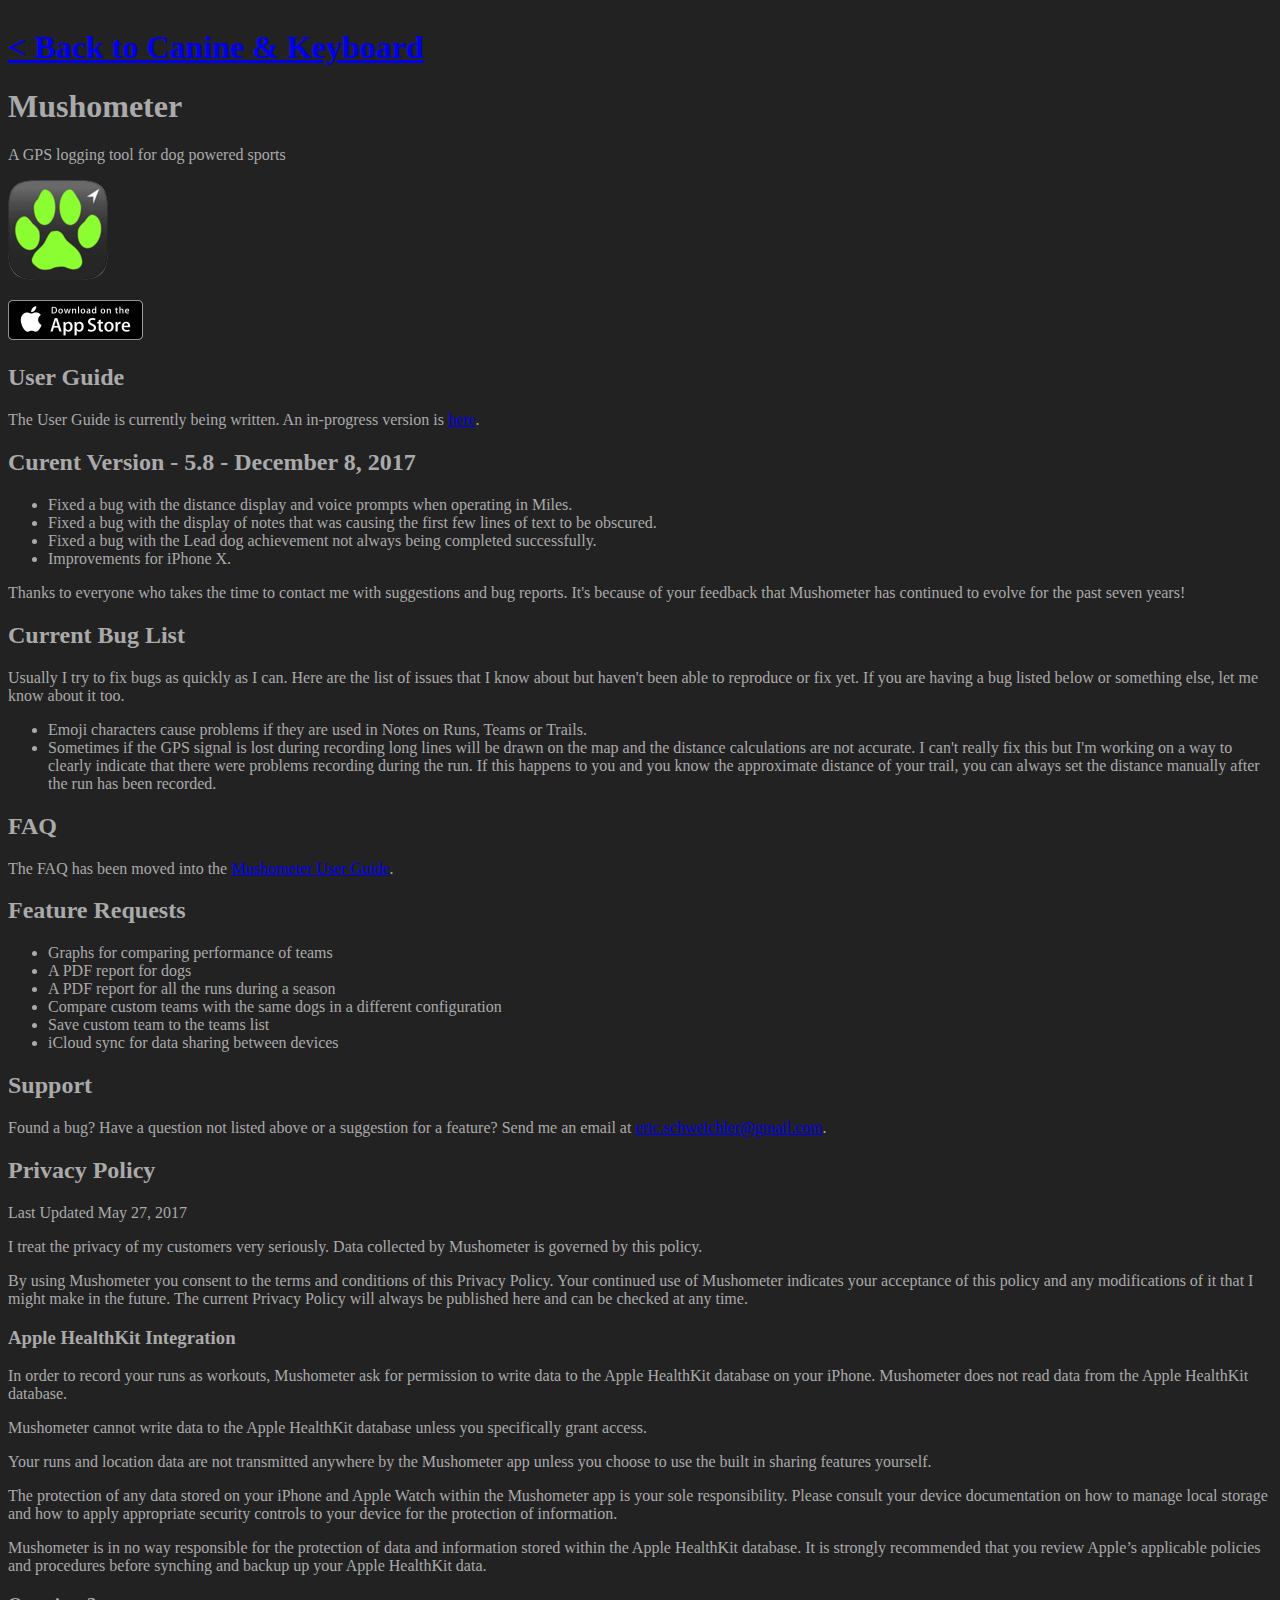
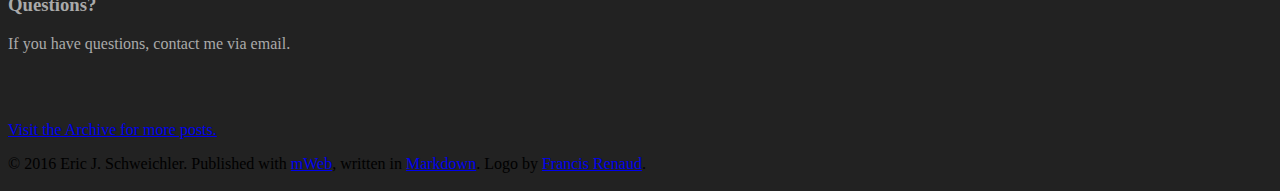
==== mushometer.html @ f000691e "Initial Commit" ====
<!doctype html>
<html class="no-js" lang="en">
  <head>
          <meta http-equiv="content-type" content="text/html; charset=utf-8" />
          <meta name="generator" content="VoodooPad Blog" />
        
          <title>
		    
		  <a href="/">< Back to Canine & Keyboard</a> - canineandkeyboard.com
		  
		  </title>
         <link rel="mask-icon" href="tab_icon.svg" color="black">
  		<link rel="apple-touch-icon" sizes="57x57" href="/apple-icon-57x57.png">
  		<link rel="apple-touch-icon" sizes="60x60" href="/apple-icon-60x60.png">
  		<link rel="apple-touch-icon" sizes="72x72" href="/apple-icon-72x72.png">
  		<link rel="apple-touch-icon" sizes="76x76" href="/apple-icon-76x76.png">
  		<link rel="apple-touch-icon" sizes="114x114" href="/apple-icon-114x114.png">
  		<link rel="apple-touch-icon" sizes="120x120" href="/apple-icon-120x120.png">
  		<link rel="apple-touch-icon" sizes="144x144" href="/apple-icon-144x144.png">
  		<link rel="apple-touch-icon" sizes="152x152" href="/apple-icon-152x152.png">
  		<link rel="apple-touch-icon" sizes="180x180" href="/apple-icon-180x180.png">
  		<link rel="icon" type="image/png" sizes="192x192"  href="/android-icon-192x192.png">
  		<link rel="icon" type="image/png" sizes="32x32" href="/favicon-32x32.png">
  		<link rel="icon" type="image/png" sizes="96x96" href="/favicon-96x96.png">
  		<link rel="icon" type="image/png" sizes="16x16" href="/favicon-16x16.png">
  		<link rel="manifest" href="/manifest.json">

  		<meta name="msapplication-TileColor" content="#ffffff">
  		<meta name="msapplication-TileImage" content="/ms-icon-144x144.png">
  		<meta name="theme-color" content="#ffffff"> 
		
  		<link href="http://canineandkeyboard.com/reset.css" rel="stylesheet" type="text/css">
  		<link href="http://canineandkeyboard.com/k9.css" rel="stylesheet" type="text/css">
  		<link rel="stylesheet" href="http://canineandkeyboard.com/styles/tomorrow-night.css">
  		<link rel="stylesheet" href="/styles/font-awesome.min.css">
  		<link rel="stylesheet" href="/colorbox.css">
		<script src="logo.js"></script>
  		<script src="http://ajax.googleapis.com/ajax/libs/jquery/2.1.1/jquery.min.js"></script>
  		<script src="http://canineandkeyboard.com/js/jquery.colorbox-min.js"></script>
  	  	<link rel="stylesheet" href="http://maxcdn.bootstrapcdn.com/font-awesome/4.3.0/css/font-awesome.min.css">
      </head>
	<script>
			$( document ).ready(function() {
	    		$('a.gallery').colorbox({rel:'gal'});
			});
		</script>
  <body>
  <div id="page"> 
              <div id="sidebar">
  				Canine & Keyboard<br/>
                  <span id="sidebarFoot">by Eric J. Schweichler</span>
  				<script>logo();</script>
                  <div id="links">
  				  	<ul>
  						<li><a href="index.html"><i class="fa fa-home"></i> Home</a></li>
						<br>
  				 		<li><a href="projects.html"><i class="fa fa-rocket"></i> Projects</a></li>
  						<li><a href="https://twitter.com/k9andkbd"><i class="fa fa-twitter"></i> twitter</a></li>
  						<li><a href="https://www.facebook.com/eric.schweichler"><i class="fa fa-facebook-official"></i> facebook</a></li>
						<li><a href="https://micro.blog/k9andkbd" rel="me" /><i class="fa fa-paw"></i> Micro.blog</a></li>
						<li><a href="https://www.flickr.com/photos/darkewolf/collections/72157624663011236/"><i class="fa fa-plane"></i> Travel Photos</a></li>
						<li><a href="https://instagram.com/k9andkbd/"><i class="fa fa-instagram"></i> instagram</a></li>
  						<li><a href="https://www.flickr.com/photos/darkewolf/"><i class="fa fa-camera"></i> flickr</a></li>
  						<br>
  						<li><a href="archives.html"><i class="fa fa-archive"></i> Archives</a></li>
  					</ul>
				</div>
				<span class="microblog_title">Micro.blog</span>
				<script type="text/javascript" src="http://micro.blog/sidebar.js?username=k9andkbd"></script>
				<span class="microblog_more"><a href="https://micro.blog/k9andkbd">more...</a></span>
              </div>
  			 <div id="content">
  			   <div id="posts">
 <div class="markdown-body">
<h1><a href="/">< Back to Canine & Keyboard</a></h1>

<h1 id="toc_0">Mushometer</h1>

<style>
    html,body {background-color: #222;}
    h1,h2,h3,ul,p {color:#aaa;}
    #sidebar{display:none;}
    #content{float:left;}
</style>

<script>
    var page = document.getElementById('page');
    var sidebar = document.getElementById('sidebar');
    page.removeChild(sidebar);
</script>

<p>A GPS logging tool for dog powered sports  </p>

<p><img src="images/mushometer_icon.png" alt=""/>  </p>

<p><a href="https://itunes.apple.com/app/id369881803"><img src="images/app_store_badge.png" alt="App Store Badge"/></a>  </p>

<h2 id="toc_1">User Guide</h2>

<p>The User Guide is currently being written.  An in-progress version is <a href="/mushometeruserguide.html">here</a>.</p>

<h2 id="toc_2">Curent Version - 5.8 - December 8, 2017</h2>

<ul>
<li>Fixed a bug with the distance display and voice prompts when operating in Miles.</li>
<li>Fixed a bug with the display of notes that was causing the first few lines of text to be obscured.</li>
<li>Fixed a bug with the Lead dog achievement not always being completed successfully.</li>
<li>Improvements for iPhone X.</li>
</ul>

<p>Thanks to everyone who takes the time to contact me with suggestions and bug reports.  It&#39;s because of your feedback that Mushometer has continued to evolve for the past seven years!</p>

<h2 id="toc_3">Current Bug List</h2>

<p>Usually I try to fix bugs as quickly as I can.  Here are the list of issues that I know about but haven&#39;t been able to reproduce or fix yet.  If you are having a bug listed below or something else, let me know about it too.</p>

<ul>
<li>Emoji characters cause problems if they are used in Notes on Runs, Teams or Trails.</li>
<li>Sometimes if the GPS signal is lost during recording long lines will be drawn on the map and the distance calculations are not accurate.  I can&#39;t really fix this but I&#39;m working on a way to clearly indicate that there were problems recording during the run. If this happens to you and you know the approximate distance of your trail, you can always set the distance manually after the run has been recorded.</li>
</ul>

<h2 id="toc_4">FAQ</h2>

<p>The FAQ has been moved into the  <a href="/mushometeruserguide.html#FAQ">Mushometer User Guide</a>.</p>

<h2 id="toc_5">Feature Requests</h2>

<ul>
<li>Graphs for comparing performance of teams</li>
<li>A PDF report for dogs</li>
<li>A PDF report for all the runs during a season</li>
<li>Compare custom teams with the same dogs in a different configuration</li>
<li>Save custom team to the teams list</li>
<li>iCloud sync for data sharing between devices</li>
</ul>

<h2 id="toc_6">Support</h2>

<p>Found a bug? Have a question not listed above or a suggestion for a feature?  Send me an email at <a href="mailto:eric.schweichler@gmail.com?subject=Mushometer"><a href="mailto:eric.schweichler@gmail.com">eric.schweichler@gmail.com</a></a>.</p>

<h2 id="toc_7">Privacy Policy <a name="privacy"></a></h2>

<p>Last Updated May 27, 2017</p>

<p>I treat the privacy of my customers very seriously. Data collected by Mushometer is governed by this policy.</p>

<p>By using Mushometer you consent to the terms and conditions of this Privacy Policy. Your continued use of Mushometer indicates your acceptance of this policy and any modifications of it that I might make in the future. The current Privacy Policy will always be published here and can be checked at any time.</p>

<h3 id="toc_8">Apple HealthKit Integration</h3>

<p>In order to record your runs as workouts, Mushometer ask for permission to write data to the Apple HealthKit database on your iPhone. Mushometer does not read data from the Apple HealthKit database. </p>

<p>Mushometer cannot write data to the Apple HealthKit database unless you specifically grant access.</p>

<p>Your runs and location data are not transmitted anywhere by the Mushometer app unless you choose to use the built in sharing features yourself.</p>

<p>The protection of any data stored on your iPhone and Apple Watch within the Mushometer app is your sole responsibility. Please consult your device documentation on how to manage local storage and how to apply appropriate security controls to your device for the protection of information.</p>

<p>Mushometer is in no way responsible for the protection of data and information stored within the Apple HealthKit database. It is strongly recommended that you review Apple’s applicable policies and procedures before synching and backup up your Apple HealthKit data. </p>

<h3 id="toc_9">Questions?</h3>

<p>If you have questions, contact me via email.</p>


</div>
<br /><br /> 
<p>
						<a href="archives.html"> Visit the Archive for more posts.</a>
					</p>
            	</div>
				<div id="copyright">
                    &copy; 2016 Eric J. Schweichler. Published with <a href="http://www.mweb.im">mWeb</a>, written in <a href="http://daringfireball.net/projects/markdown/">Markdown</a>. Logo by <script>attribution();</script>.<br>
<br>
            </div>
			</div>
		     </div>
   		<script>
  (function(i,s,o,g,r,a,m){i['GoogleAnalyticsObject']=r;i[r]=i[r]||function(){
  (i[r].q=i[r].q||[]).push(arguments)},i[r].l=1*new Date();a=s.createElement(o),
  m=s.getElementsByTagName(o)[0];a.async=1;a.src=g;m.parentNode.insertBefore(a,m)
  })(window,document,'script','//www.google-analytics.com/analytics.js','ga');

  ga('create', 'UA-57900847-1', 'auto');
  ga('send', 'pageview');

</script>
  </body>
</html>
---- colorbox.css ----
/*
    Colorbox Core Style:
    The following CSS is consistent between example themes and should not be altered.
*/
#colorbox, #cboxOverlay, #cboxWrapper{position:absolute; top:0; left:0; z-index:9999; overflow:hidden;}
#cboxWrapper {max-width:none;}
#cboxOverlay{position:fixed; width:100%; height:100%;}
#cboxMiddleLeft, #cboxBottomLeft{clear:left;}
#cboxContent{position:relative;}
#cboxLoadedContent{overflow:auto; -webkit-overflow-scrolling: touch;}
#cboxTitle{margin:0;}
#cboxLoadingOverlay, #cboxLoadingGraphic{position:absolute; top:0; left:0; width:100%; height:100%;}
#cboxPrevious, #cboxNext, #cboxClose, #cboxSlideshow{cursor:pointer;}
.cboxPhoto{float:left; margin:auto; border:0; display:block; max-width:none; -ms-interpolation-mode:bicubic;}
.cboxIframe{width:100%; height:100%; display:block; border:0; padding:0; margin:0;}
#colorbox, #cboxContent, #cboxLoadedContent{box-sizing:content-box; -moz-box-sizing:content-box; -webkit-box-sizing:content-box;}

/* 
    User Style:
    Change the following styles to modify the appearance of Colorbox.  They are
    ordered & tabbed in a way that represents the nesting of the generated HTML.
*/
#cboxOverlay{background:url(images/overlay.png) repeat 0 0; opacity: 0.9; filter: alpha(opacity = 90);}
#colorbox{outline:0;}
    #cboxTopLeft{width:21px; height:21px; background:url(images/controls.png) no-repeat -101px 0;}
    #cboxTopRight{width:21px; height:21px; background:url(images/controls.png) no-repeat -130px 0;}
    #cboxBottomLeft{width:21px; height:21px; background:url(images/controls.png) no-repeat -101px -29px;}
    #cboxBottomRight{width:21px; height:21px; background:url(images/controls.png) no-repeat -130px -29px;}
    #cboxMiddleLeft{width:21px; background:url(images/controls.png) left top repeat-y;}
    #cboxMiddleRight{width:21px; background:url(images/controls.png) right top repeat-y;}
    #cboxTopCenter{height:21px; background:url(images/border.png) 0 0 repeat-x;}
    #cboxBottomCenter{height:21px; background:url(images/border.png) 0 -29px repeat-x;}
    #cboxContent{background:#fff; overflow:hidden;}
        .cboxIframe{background:#fff;}
        #cboxError{padding:50px; border:1px solid #ccc;}
        #cboxLoadedContent{margin-bottom:28px;}
        #cboxTitle{position:absolute; bottom:4px; left:0; text-align:center; width:100%; color:#949494;}
        #cboxCurrent{position:absolute; bottom:4px; left:58px; color:#949494;}
        #cboxLoadingOverlay{background:url(images/loading_background.png) no-repeat center center;}
        #cboxLoadingGraphic{background:url(images/loading.gif) no-repeat center center;}

        /* these elements are buttons, and may need to have additional styles reset to avoid unwanted base styles */
        #cboxPrevious, #cboxNext, #cboxSlideshow, #cboxClose {border:0; padding:0; margin:0; overflow:visible; width:auto; background:none; }
        
        /* avoid outlines on :active (mouseclick), but preserve outlines on :focus (tabbed navigating) */
        #cboxPrevious:active, #cboxNext:active, #cboxSlideshow:active, #cboxClose:active {outline:0;}

        #cboxSlideshow{position:absolute; bottom:4px; right:30px; color:#0092ef;}
        #cboxPrevious{position:absolute; bottom:0; left:0; background:url(images/controls.png) no-repeat -75px 0; width:25px; height:25px; text-indent:-9999px;}
        #cboxPrevious:hover{background-position:-75px -25px;}
        #cboxNext{position:absolute; bottom:0; left:27px; background:url(images/controls.png) no-repeat -50px 0; width:25px; height:25px; text-indent:-9999px;}
        #cboxNext:hover{background-position:-50px -25px;}
        #cboxClose{position:absolute; bottom:0; right:0; background:url(images/controls.png) no-repeat -25px 0; width:25px; height:25px; text-indent:-9999px;}
        #cboxClose:hover{background-position:-25px -25px;}

/*
  The following fixes a problem where IE7 and IE8 replace a PNG's alpha transparency with a black fill
  when an alpha filter (opacity change) is set on the element or ancestor element.  This style is not applied to or needed in IE9.
  See: http://jacklmoore.com/notes/ie-transparency-problems/
*/
.cboxIE #cboxTopLeft,
.cboxIE #cboxTopCenter,
.cboxIE #cboxTopRight,
.cboxIE #cboxBottomLeft,
.cboxIE #cboxBottomCenter,
.cboxIE #cboxBottomRight,
.cboxIE #cboxMiddleLeft,
.cboxIE #cboxMiddleRight {
    filter: progid:DXImageTransform.Microsoft.gradient(startColorstr=#00FFFFFF,endColorstr=#00FFFFFF);
}
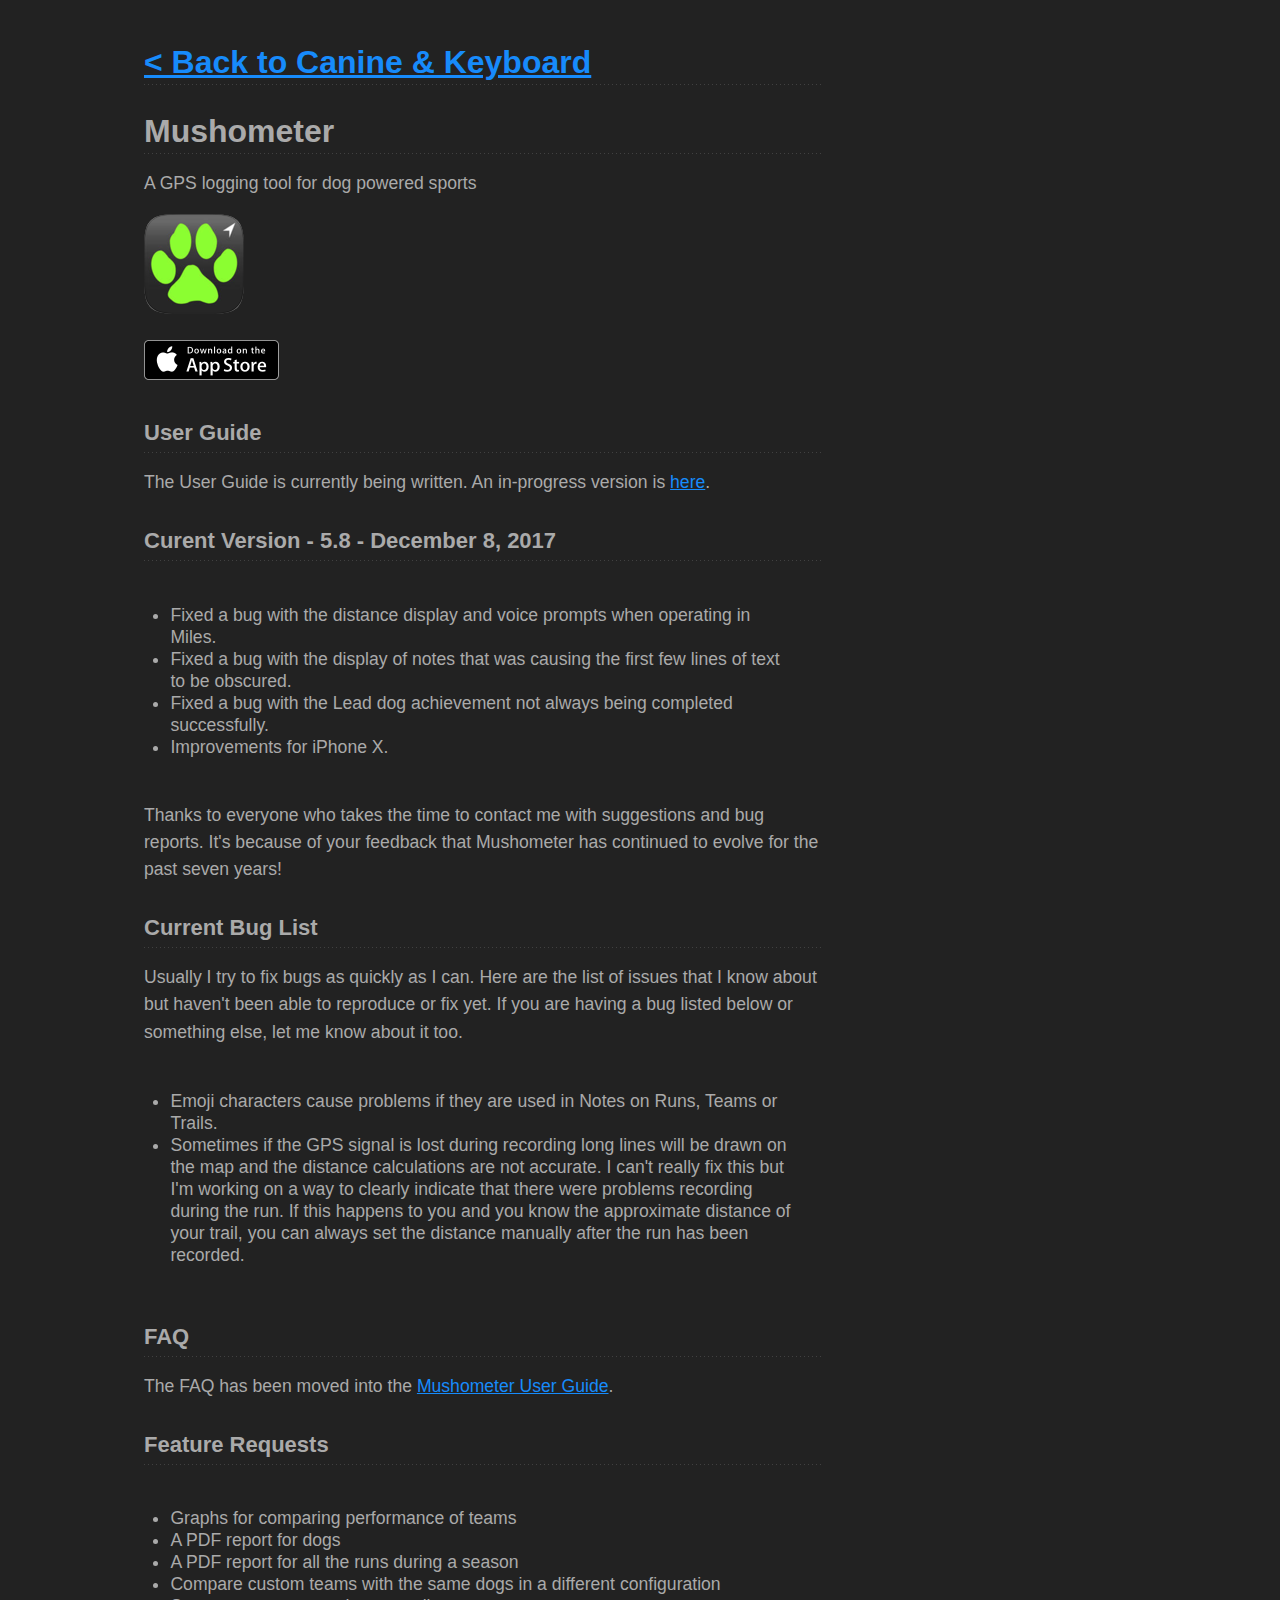
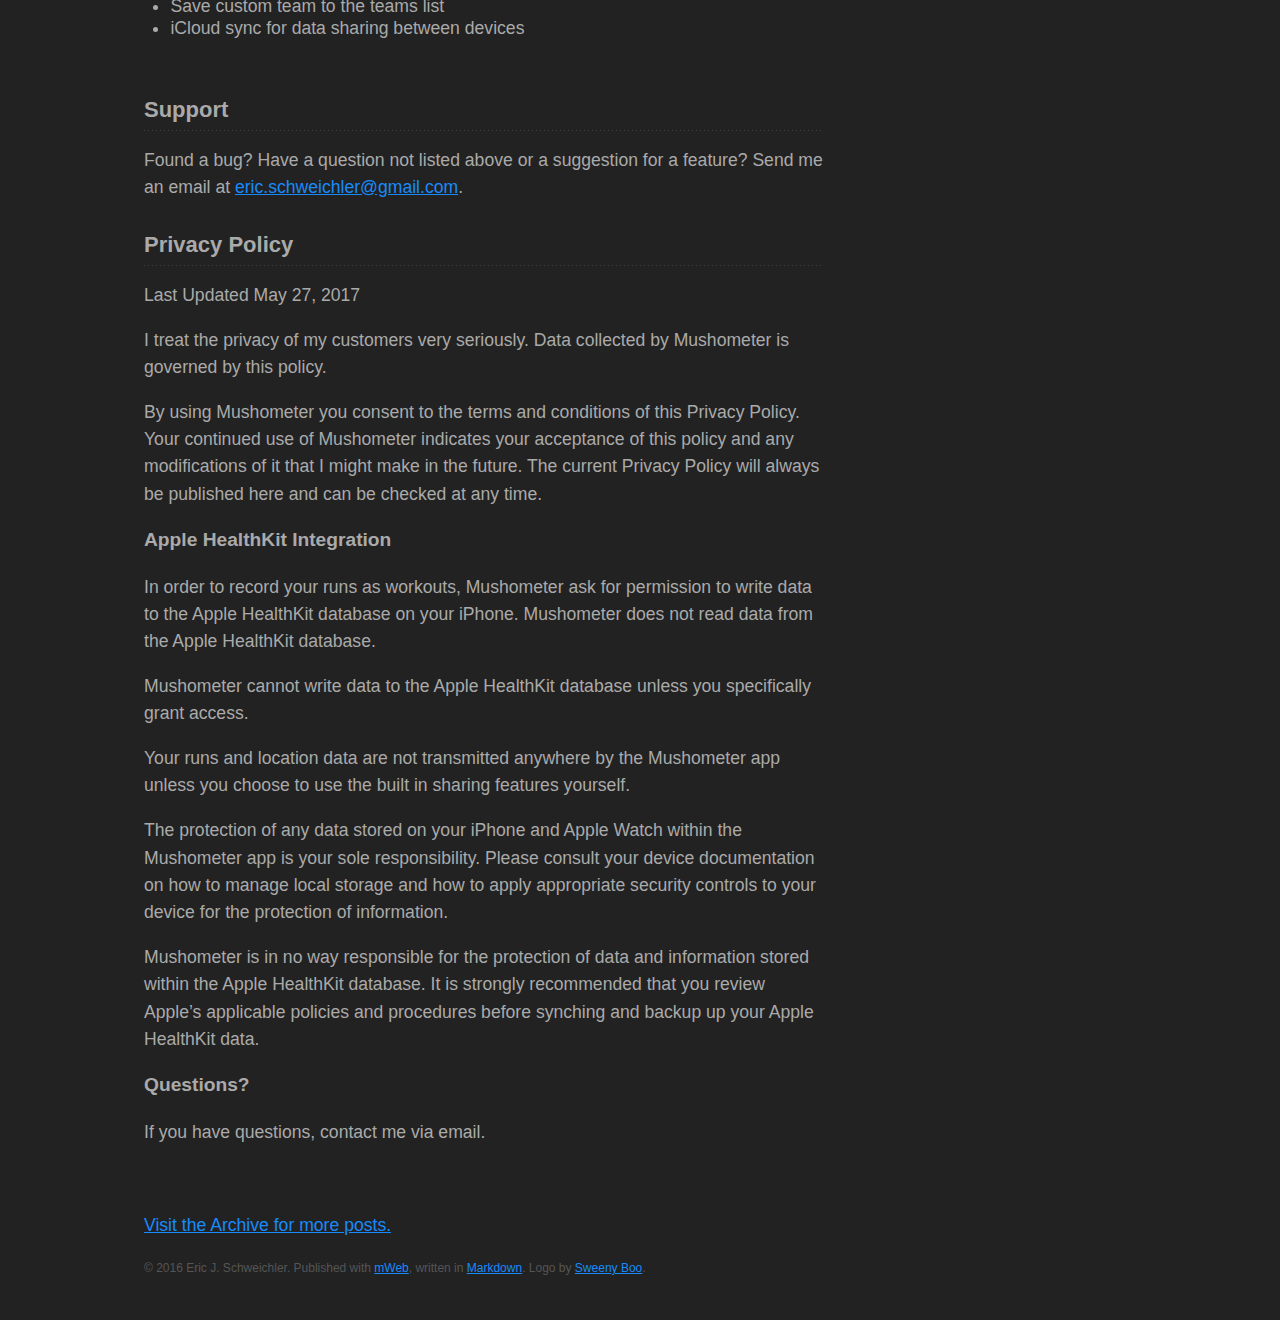
==== commit 959cdabc: "Fix stylesheet urls" ====
--- a/mushometer.html
+++ b/mushometer.html
@@ -2,7 +2,6 @@
 <html class="no-js" lang="en">
   <head>
           <meta http-equiv="content-type" content="text/html; charset=utf-8" />
-          <meta name="generator" content="VoodooPad Blog" />
         
           <title>
 		    
@@ -29,14 +28,14 @@
   		<meta name="msapplication-TileImage" content="/ms-icon-144x144.png">
   		<meta name="theme-color" content="#ffffff"> 
 		
-  		<link href="http://canineandkeyboard.com/reset.css" rel="stylesheet" type="text/css">
-  		<link href="http://canineandkeyboard.com/k9.css" rel="stylesheet" type="text/css">
-  		<link rel="stylesheet" href="http://canineandkeyboard.com/styles/tomorrow-night.css">
-  		<link rel="stylesheet" href="/styles/font-awesome.min.css">
-  		<link rel="stylesheet" href="/colorbox.css">
+  		<link href="reset.css" rel="stylesheet" type="text/css">
+  		<link href="k9.css" rel="stylesheet" type="text/css">
+  		<link rel="stylesheet" href="styles/tomorrow-night.css">
+  		<link rel="stylesheet" href="styles/font-awesome.min.css">
+  		<link rel="stylesheet" href="colorbox.css">
 		<script src="logo.js"></script>
   		<script src="http://ajax.googleapis.com/ajax/libs/jquery/2.1.1/jquery.min.js"></script>
-  		<script src="http://canineandkeyboard.com/js/jquery.colorbox-min.js"></script>
+  		<script src="/js/jquery.colorbox-min.js"></script>
   	  	<link rel="stylesheet" href="http://maxcdn.bootstrapcdn.com/font-awesome/4.3.0/css/font-awesome.min.css">
       </head>
 	<script>
--- a/k9.css
+++ b/k9.css
@@ -0,0 +1,410 @@
+html,body{     
+	background-color: #fff;
+    font-family: -apple-system, '.SFNSDisplay-Regular', 'Helvetica Neue', Helvetica, Arial, sans-serif;
+    font-size: 16px;
+	margin-top:1em;
+  -webkit-text-size-adjust:none;  min-width: 200px;
+  max-width: 1024px;
+  margin: 0 auto; padding: 1rem;
+  line-height: 1.5rem;
+}
+h1,h2,h3,h4,h5,h6{font-family: -apple-system, '.SFNSDisplay-Regular', 'Helvetica Neue', Helvetica, Arial, sans-serif;
+text-rendering:optimizelegibility;margin-bottom:1em;font-weight:bold; line-height: 1.8rem;
+
+}
+h1,h2{position:relative;padding-top:1rem;padding-bottom:0.2rem;margin-bottom:1rem;background:url('[data-uri]') bottom left repeat-x;}
+h2{padding-top:0.8rem;padding-bottom:0.2rem;}
+h1{ font-size: 1.6rem;}
+h2{ font-size: 1.4rem;}
+h3{ font-size: 1.2rem;}
+h4{ font-size: 1.1rem;}
+h5{ font-size: 1.0rem; color:#555;}
+h6{ font-size: 0.9rem;}
+h5:before {
+	font: normal normal normal 1.0rem FontAwesome;
+	content:"\f017";
+	margin: 0 0.5em 0 0;
+}
+
+table{border-collapse:collapse;border-spacing:0;
+  margin-top: 0.8rem;
+  margin-bottom: 1.4rem;
+}
+tr{  background-color: #fff;
+  border-top: 1px solid #ccc;}
+th,td{padding: 5px 14px;
+  border: 1px solid #ddd;}
+
+blockquote{font-style:italic;font-size:1.1em;line-height:1.5em;padding-left:1em; border-left:4px solid #D5D5D5;    margin-left: 0;
+    margin-right: 0;
+    margin-bottom: 1.5rem; }
+
+a{color:#1863a1}
+
+pre,code,p code,li code{font-family:Menlo,Monaco,"Andale Mono","lucida console","Courier New",monospace}
+
+pre{-webkit-border-radius:0.4em;-moz-border-radius:0.4em;-ms-border-radius:0.4em;-o-border-radius:0.4em;border-radius:0.4em;border:1px solid #e7dec3;line-height:1.45em;font-size:0.9rem;margin-bottom:2.1em;padding:.8em 1em;color:#586e75;overflow:auto; background-color:#fdf6e3;}
+
+p code,li code{display:inline-block;white-space:no-wrap;background:#fff;font-size:0.9rem;line-height:1.5em;color:#555;border:1px solid #ddd;-webkit-border-radius:0.4em;-moz-border-radius:0.4em;-ms-border-radius:0.4em;-o-border-radius:0.4em;border-radius:0.4em;padding:0 .3em;margin:-1px 4px;}
+p pre code,li pre code{font-size:1em !important;background:none;border:none}
+
+.microblog_post img{max-width:100%;-webkit-border-radius:0.3em;-moz-border-radius:0.3em;-ms-border-radius:0.3em;-o-border-radius:0.3em;border-radius:0.3em;-webkit-box-shadow:rgba(0,0,0,0.15) 0 1px 4px;-moz-box-shadow:rgba(0,0,0,0.15) 0 1px 4px;box-shadow:rgba(0,0,0,0.15) 0 1px 4px;-webkit-box-sizing:border-box;-moz-box-sizing:border-box;box-sizing:border-box;border:#fff 0.5em solid}
+
+
+hr {
+  height: 0;
+  margin: 15px 0;
+  overflow: hidden;
+  background: transparent;
+  border: 0;
+  border-bottom: 1px solid #ddd;
+}
+
+
+/*
+
+Orginal Style from ethanschoonover.com/solarized (c) Jeremy Hull <sourdrums@gmail.com>
+
+*/
+
+.hljs {
+  display: block;
+  overflow-x: auto;
+  padding: 0.5em;
+  background: #fdf6e3;
+  color: #657b83;
+  -webkit-text-size-adjust: none;
+}
+
+.hljs-comment,
+.diff .hljs-header,
+.hljs-doctype,
+.hljs-pi,
+.lisp .hljs-string {
+  color: #93a1a1;
+}
+
+/* Solarized Green */
+.hljs-keyword,
+.hljs-winutils,
+.method,
+.hljs-addition,
+.css .hljs-tag,
+.hljs-request,
+.hljs-status,
+.nginx .hljs-title {
+  color: #859900;
+}
+
+/* Solarized Cyan */
+.hljs-number,
+.hljs-command,
+.hljs-string,
+.hljs-tag .hljs-value,
+.hljs-rule .hljs-value,
+.hljs-doctag,
+.tex .hljs-formula,
+.hljs-regexp,
+.hljs-hexcolor,
+.hljs-link_url {
+  color: #2aa198;
+}
+
+/* Solarized Blue */
+.hljs-title,
+.hljs-localvars,
+.hljs-chunk,
+.hljs-decorator,
+.hljs-built_in,
+.hljs-identifier,
+.vhdl .hljs-literal,
+.hljs-id,
+.css .hljs-function,
+.hljs-name {
+  color: #268bd2;
+}
+
+/* Solarized Yellow */
+.hljs-attribute,
+.hljs-variable,
+.lisp .hljs-body,
+.smalltalk .hljs-number,
+.hljs-constant,
+.hljs-class .hljs-title,
+.hljs-parent,
+.hljs-type,
+.hljs-link_reference {
+  color: #b58900;
+}
+
+/* Solarized Orange */
+.hljs-preprocessor,
+.hljs-preprocessor .hljs-keyword,
+.hljs-pragma,
+.hljs-shebang,
+.hljs-symbol,
+.hljs-symbol .hljs-string,
+.diff .hljs-change,
+.hljs-special,
+.hljs-attr_selector,
+.hljs-subst,
+.hljs-cdata,
+.css .hljs-pseudo,
+.hljs-header {
+  color: #cb4b16;
+}
+
+/* Solarized Red */
+.hljs-deletion,
+.hljs-important {
+  color: #dc322f;
+}
+
+/* Solarized Violet */
+.hljs-link_label {
+  color: #6c71c4;
+}
+
+.tex .hljs-formula {
+  background: #eee8d5;
+}
+
+#header {
+	height:300px;
+	background-image:url(images/header.jpg);
+	background-position:0 -300px;
+	background-repeat:no-repeat;
+	background-size:cover;
+	margin-bottom:1em;
+	min-width:900px;
+}
+#page {
+	width:1024px;
+	margin:0 auto;
+}
+#sidebar {
+    font-family: "Courier New";
+    font-size: 2em;
+    font-weight: 700;
+    text-align: left;
+    background-color: #fff;
+    margin-bottom: 1em;
+    padding-bottom: .125em;
+	width:300px;
+	float:right;
+}
+img#logo {
+}
+#links ul {
+	text-align:left;
+    font-size: 17px;
+    width: 300px;
+    list-style: none;
+}
+#links a {
+    text-decoration: none;
+    padding: 0.25em;
+	color: #000;
+}
+#links a:hover {
+	color: #333;
+	border-color: #333;
+}
+#links li {
+    margin-right: 15px;
+	color: #000;
+	margin-bottom:.1em;
+}
+.microblog_title {
+	font-size:18px;
+}
+.microblog_timeline {
+	width: 300px;
+}
+.microblog_post {
+    font-family: -apple-system, '.SFNSDisplay-Regular', 'Helvetica Neue', Helvetica, Arial, sans-serif;
+    line-height: 1.55em;
+	text-align:left;
+    font-size: 14px;
+	font-weight: 200;
+    text-overflow:hidden;
+	margin-bottom:1em;
+}
+.microblog_post img
+{
+	width:300px;
+	height:300px;
+}
+.microblog_time {
+    display:none;
+}
+.microblog_more {
+    font-family: -apple-system, '.SFNSDisplay-Regular', 'Helvetica Neue', Helvetica, Arial, sans-serif;
+    line-height: 1.55em;
+	text-align:left;
+    font-size: 14px;
+	font-weight: 200;
+    text-overflow:hidden;
+}
+#sidebarFoot {
+    color: #bbb;
+    font-family: sans-serif;
+    font-size: 13px;
+    font-weight: 40;
+    line-height: 2em;
+	display:block;
+}
+#content {
+    width: 680px;
+    float:left;
+	margin-right:1em;
+}
+
+#posts {
+
+}
+#posts h1 {
+    font-size: 32px;
+    font-weight: 700;
+    padding-bottom: .25em;
+}
+#posts h2 {
+    font-size: 22px;
+    font-weight: 700;
+    padding-bottom: .25em;
+}
+#posts p,
+ul {
+    margin-bottom: 1em;
+    font-size: 1.1em;
+    font-weight: 300;
+    line-height: 1.55em;
+}
+#twitter {
+    width: 230px;
+    float: right;
+}
+.date {
+    color: #999;
+    font-size: .8em;
+}
+.post {
+    border-bottom: 1px solid grey;
+    color: #000;
+    font-size: 15px;
+    margin-bottom: 1em;
+    padding-bottom: 1em;
+}
+#twitter h2 {
+    font-size: 19px;
+    font-weight: 700;
+    padding-bottom: .25em;
+    text-transform: uppercase;
+}
+.postTitle {
+    font-size: 22px;
+    font-weight: 700;
+    padding-bottom: .25em;
+}
+.postTitle a {
+    color: #000!important;
+    text-decoration: none;
+}
+.postTitle a:hover {
+    color: #253253;
+    text-decoration: underline;
+}
+#copyright {
+    clear: both;
+    color: #555;
+    font-size: 9pt;
+}
+.quote,
+blockquote {
+    border-left: solid 1px #555;
+    color: #444;
+    margin: 1em;
+    padding: 5px 5px 5px 5px;
+	background-color: #eee; 
+}
+.main a {
+    color: #253253;
+    text-decoration: solid;
+}
+strong {
+    font-weight: 700;
+}
+em {
+    font-style: italic !important;
+}
+abbr {
+    border-bottom: 1px dashed black;
+}
+.post p {
+    line-height: 1.55em;
+    margin-bottom: 1em;
+}
+.post h1 {
+    font-size: 1.5em;
+    margin-bottom: 1em;
+}
+.post h2 {
+    font-size: 1.25em;
+    margin-bottom: 1em;
+}
+.microblog_post a,
+.post a,
+#posts a,
+#copyright a {
+    color: #178bfb;
+}
+.microblog_post a:hover,
+.post a:hover,
+#posts a:hover {
+    text-decoration: underline;
+	color: #1a6cba;
+}
+.post .date {
+    margin-bottom: 1em;
+}
+.post img {
+    display: block;
+    margin: 0 auto;
+}
+.archiveMonthEntry {
+    padding-bottom: 1em;
+}
+.archiveMonthHeader { 
+	font-weight: bold;
+}
+.archiveEntry {
+    padding-bottom: .1em;
+}
+.post img {
+    max-width: 690px;
+    height: auto;
+}
+code {
+    font-family: "Courier New";
+}
+ol,
+ul {
+    padding: 1.5em;
+    line-height: 1.25em;
+}
+div.header {
+    display: none;
+}
+sub,
+sup {
+    font-size: 75%;
+    line-height: 0;
+    position: relative;
+    vertical-align: baseline;
+}
+sup {
+    top: -0.5em;
+}
+sub {
+    bottom: -0.25em;
+}--- a/styles/tomorrow-night.css
+++ b/styles/tomorrow-night.css
@@ -0,0 +1,95 @@
+/* Tomorrow Night Theme */
+/* http://jmblog.github.com/color-themes-for-google-code-highlightjs */
+/* Original theme - https://github.com/chriskempson/tomorrow-theme */
+/* http://jmblog.github.com/color-themes-for-google-code-highlightjs */
+
+/* Tomorrow Comment */
+.hljs-comment {
+  color: #969896;
+}
+
+/* Tomorrow Red */
+.hljs-variable,
+.hljs-attribute,
+.hljs-tag,
+.hljs-regexp,
+.ruby .hljs-constant,
+.xml .hljs-tag .hljs-title,
+.xml .hljs-pi,
+.xml .hljs-doctype,
+.html .hljs-doctype,
+.css .hljs-id,
+.css .hljs-class,
+.css .hljs-pseudo {
+  color: #cc6666;
+}
+
+/* Tomorrow Orange */
+.hljs-number,
+.hljs-preprocessor,
+.hljs-pragma,
+.hljs-built_in,
+.hljs-literal,
+.hljs-params,
+.hljs-constant {
+  color: #de935f;
+}
+
+/* Tomorrow Yellow */
+.ruby .hljs-class .hljs-title,
+.css .hljs-rules .hljs-attribute {
+  color: #f0c674;
+}
+
+/* Tomorrow Green */
+.hljs-string,
+.hljs-value,
+.hljs-inheritance,
+.hljs-header,
+.ruby .hljs-symbol,
+.xml .hljs-cdata {
+  color: #b5bd68;
+}
+
+/* Tomorrow Aqua */
+.hljs-title,
+.css .hljs-hexcolor {
+  color: #8abeb7;
+}
+
+/* Tomorrow Blue */
+.hljs-function,
+.python .hljs-decorator,
+.python .hljs-title,
+.ruby .hljs-function .hljs-title,
+.ruby .hljs-title .hljs-keyword,
+.perl .hljs-sub,
+.javascript .hljs-title,
+.coffeescript .hljs-title {
+  color: #81a2be;
+}
+
+/* Tomorrow Purple */
+.hljs-keyword,
+.javascript .hljs-function {
+  color: #b294bb;
+}
+
+.hljs {
+  display: block;
+  overflow-x: auto;
+  background: #1d1f21;
+  color: #c5c8c6;
+  padding: 0.5em;
+  -webkit-text-size-adjust: none;
+}
+
+.coffeescript .javascript,
+.javascript .xml,
+.tex .hljs-formula,
+.xml .javascript,
+.xml .vbscript,
+.xml .css,
+.xml .hljs-cdata {
+  opacity: 0.5;
+}
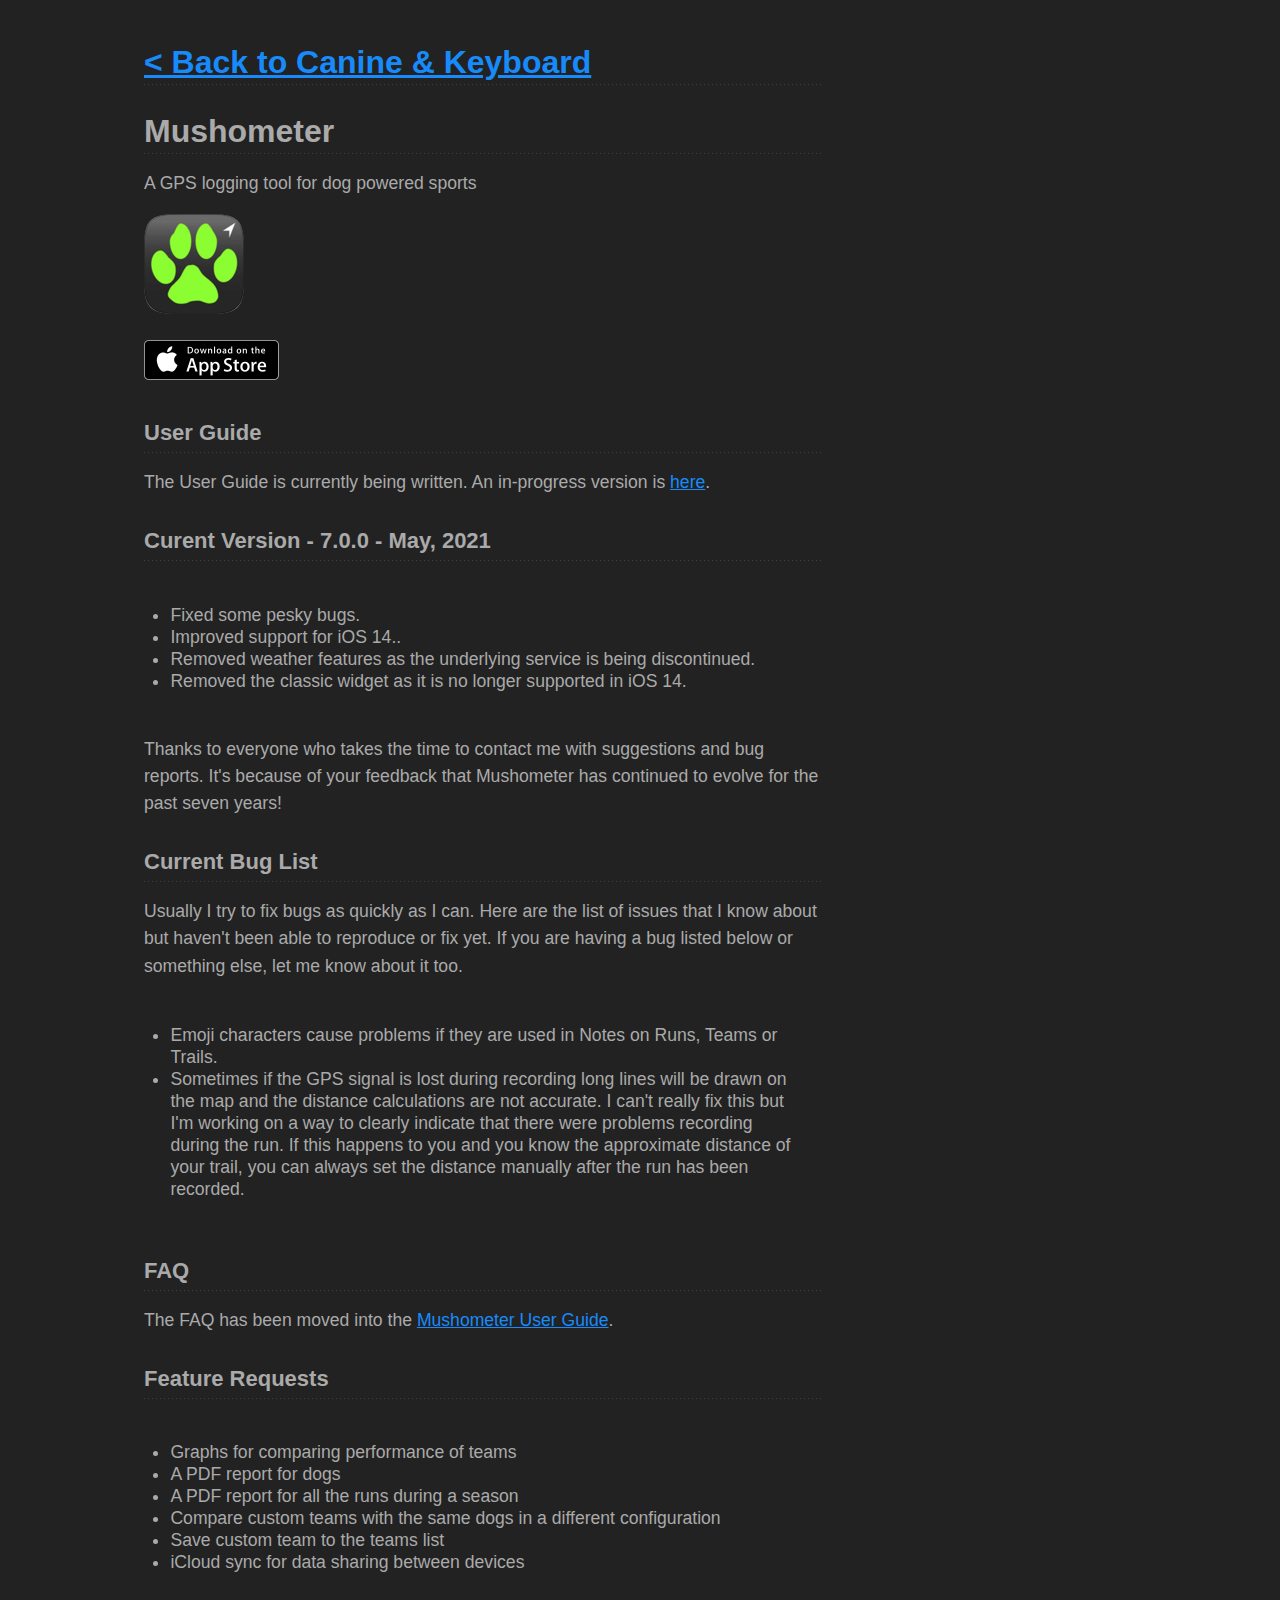
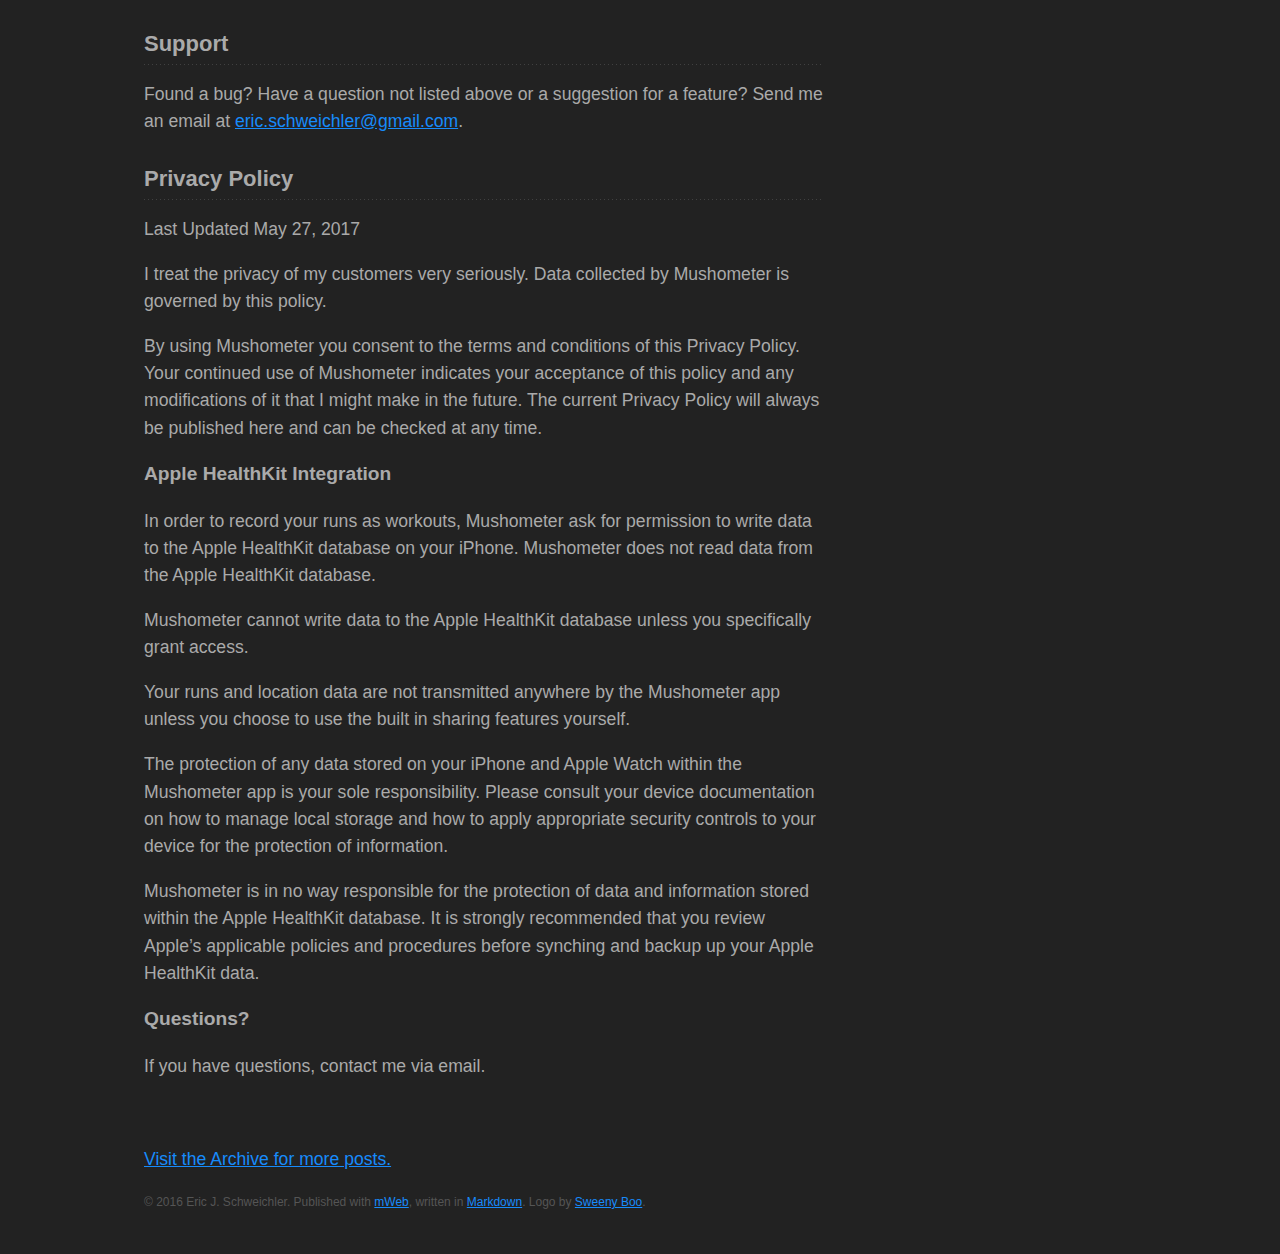
==== commit 64418304: "Update mushometer.html" ====
--- a/mushometer.html
+++ b/mushometer.html
@@ -98,13 +98,13 @@
 
 <p>The User Guide is currently being written.  An in-progress version is <a href="/mushometeruserguide.html">here</a>.</p>
 
-<h2 id="toc_2">Curent Version - 5.8 - December 8, 2017</h2>
+<h2 id="toc_2">Curent Version - 7.0.0 - May, 2021</h2>
 
 <ul>
-<li>Fixed a bug with the distance display and voice prompts when operating in Miles.</li>
-<li>Fixed a bug with the display of notes that was causing the first few lines of text to be obscured.</li>
-<li>Fixed a bug with the Lead dog achievement not always being completed successfully.</li>
-<li>Improvements for iPhone X.</li>
+<li>Fixed some pesky bugs.</li>
+<li>Improved support for iOS 14..</li>
+<li>Removed weather features as the underlying service is being discontinued.</li>
+<li>Removed the classic widget as it is no longer supported in iOS 14.</li>
 </ul>
 
 <p>Thanks to everyone who takes the time to contact me with suggestions and bug reports.  It&#39;s because of your feedback that Mushometer has continued to evolve for the past seven years!</p>
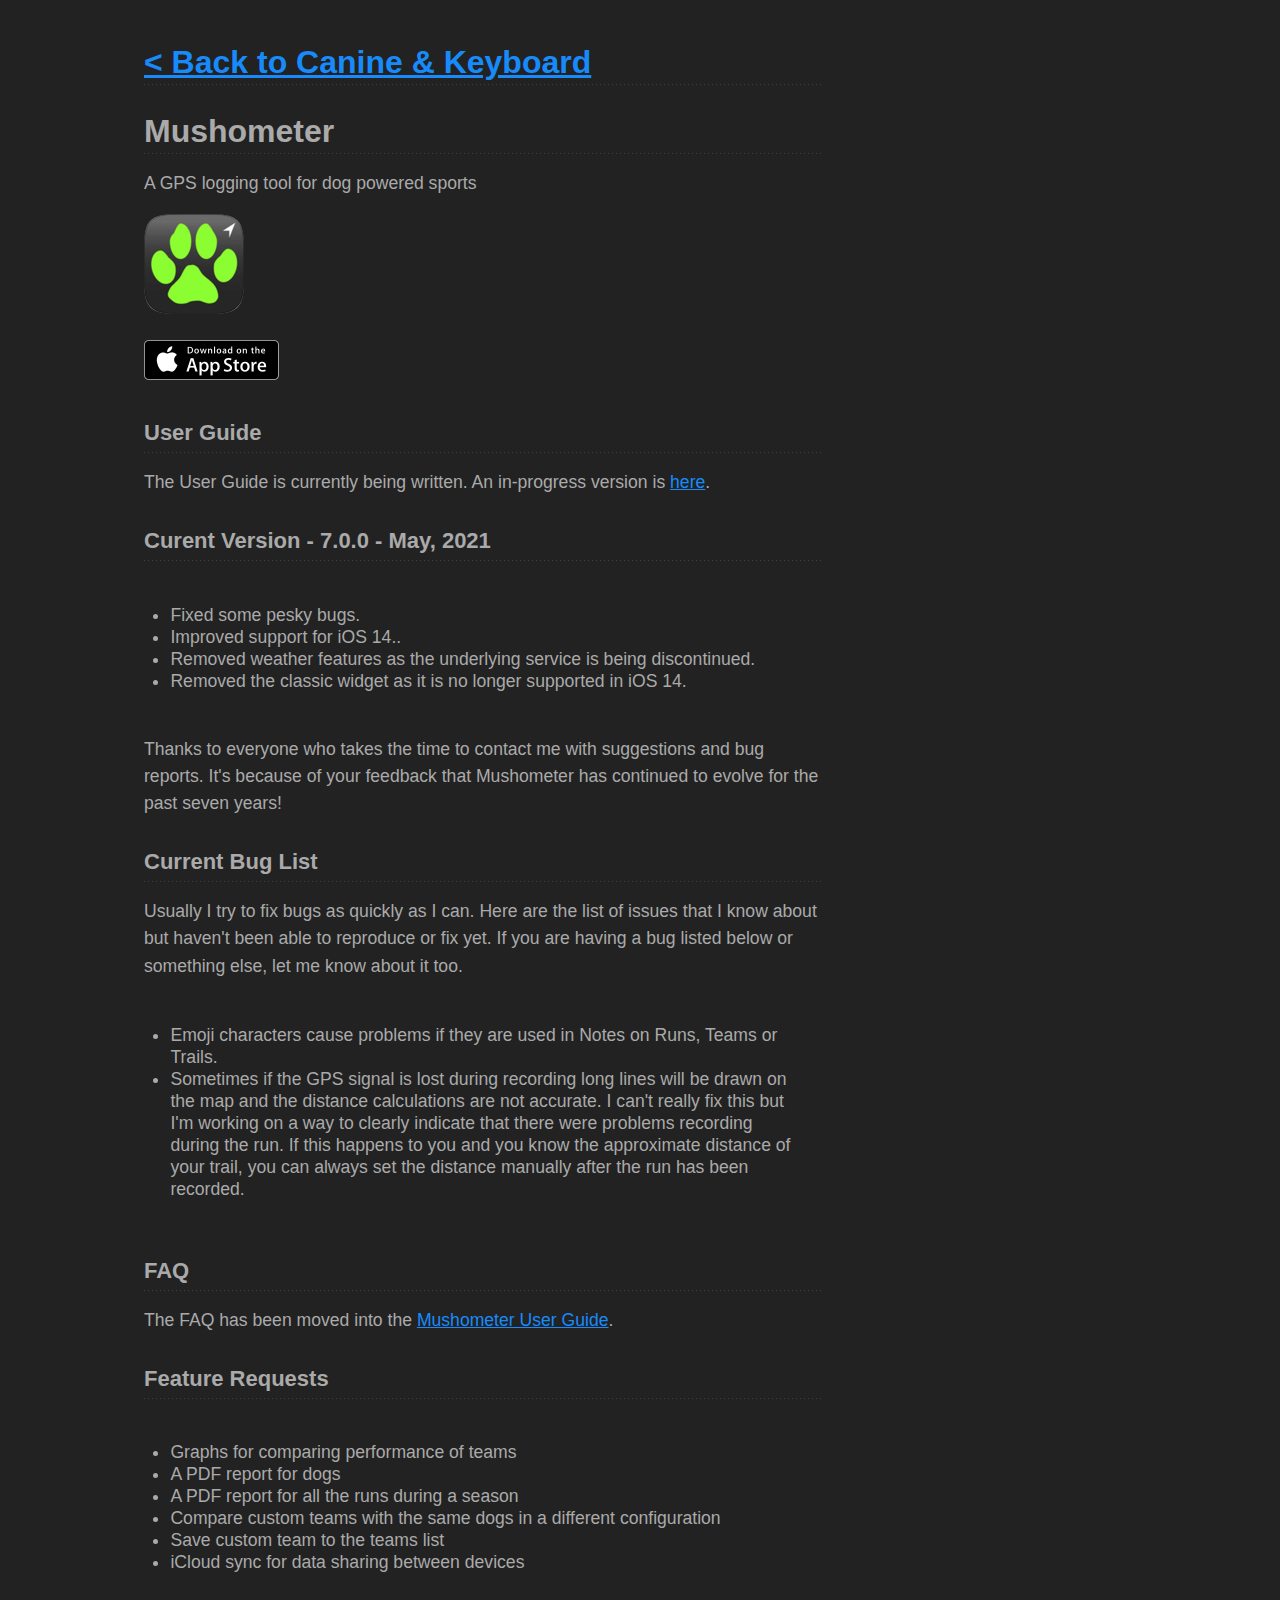
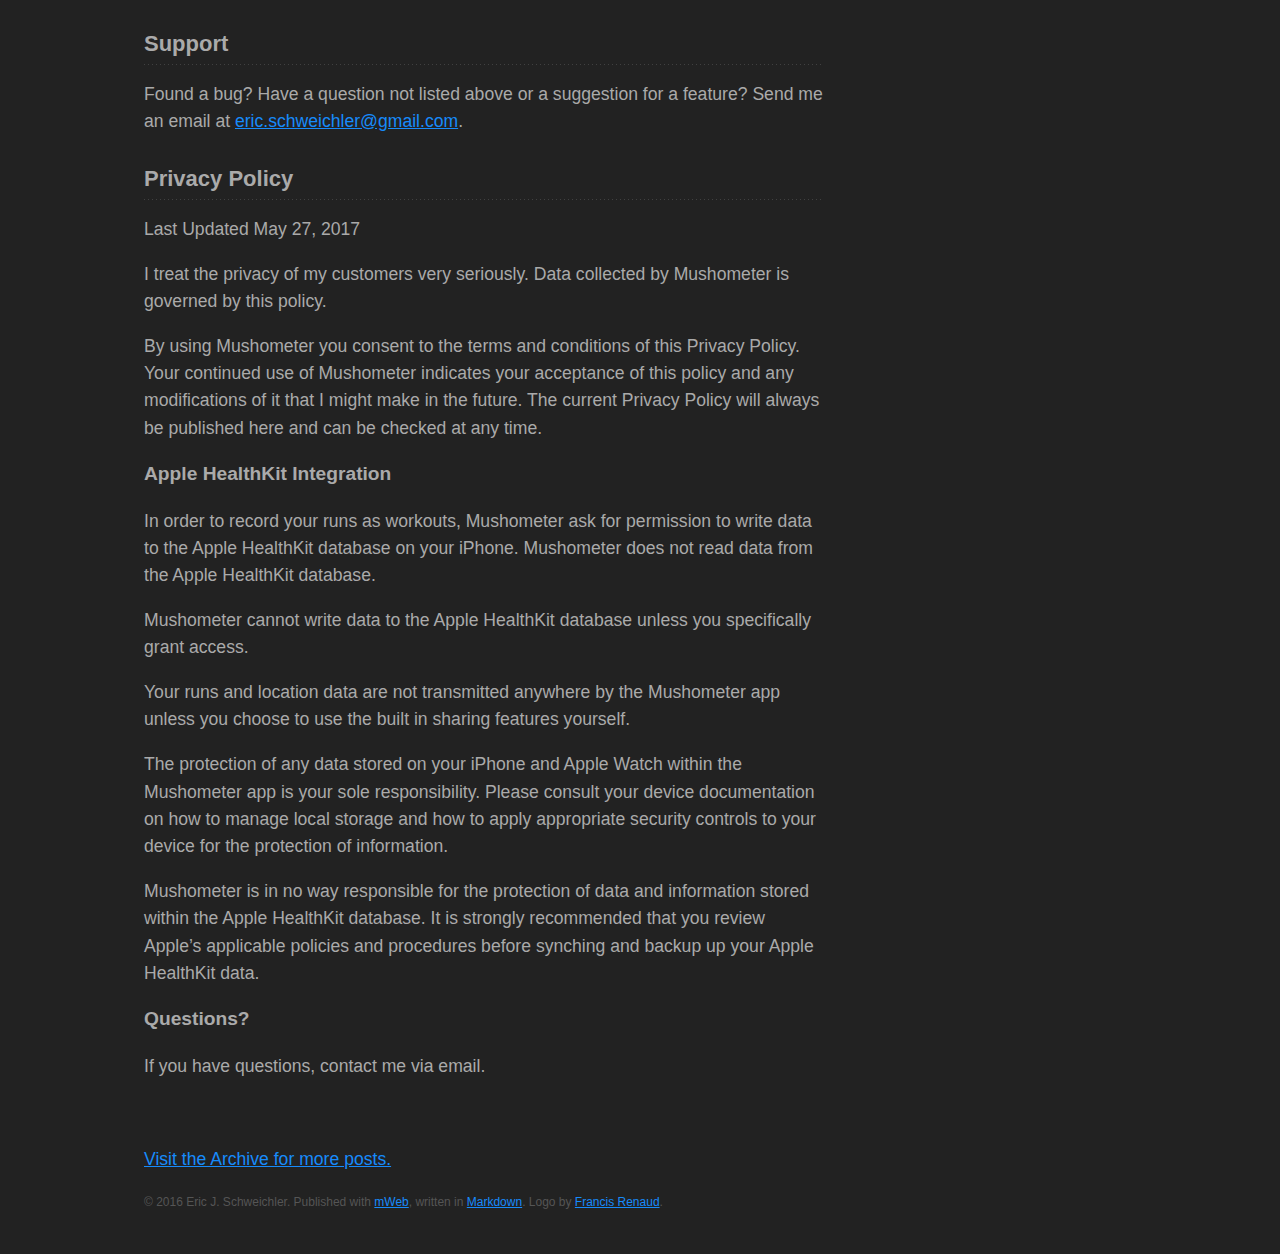
==== commit 9b226660: "remove sidebar" ====
--- a/mushometer.html
+++ b/mushometer.html
@@ -45,29 +45,6 @@
 		</script>
   <body>
   <div id="page"> 
-              <div id="sidebar">
-  				Canine & Keyboard<br/>
-                  <span id="sidebarFoot">by Eric J. Schweichler</span>
-  				<script>logo();</script>
-                  <div id="links">
-  				  	<ul>
-  						<li><a href="index.html"><i class="fa fa-home"></i> Home</a></li>
-						<br>
-  				 		<li><a href="projects.html"><i class="fa fa-rocket"></i> Projects</a></li>
-  						<li><a href="https://twitter.com/k9andkbd"><i class="fa fa-twitter"></i> twitter</a></li>
-  						<li><a href="https://www.facebook.com/eric.schweichler"><i class="fa fa-facebook-official"></i> facebook</a></li>
-						<li><a href="https://micro.blog/k9andkbd" rel="me" /><i class="fa fa-paw"></i> Micro.blog</a></li>
-						<li><a href="https://www.flickr.com/photos/darkewolf/collections/72157624663011236/"><i class="fa fa-plane"></i> Travel Photos</a></li>
-						<li><a href="https://instagram.com/k9andkbd/"><i class="fa fa-instagram"></i> instagram</a></li>
-  						<li><a href="https://www.flickr.com/photos/darkewolf/"><i class="fa fa-camera"></i> flickr</a></li>
-  						<br>
-  						<li><a href="archives.html"><i class="fa fa-archive"></i> Archives</a></li>
-  					</ul>
-				</div>
-				<span class="microblog_title">Micro.blog</span>
-				<script type="text/javascript" src="http://micro.blog/sidebar.js?username=k9andkbd"></script>
-				<span class="microblog_more"><a href="https://micro.blog/k9andkbd">more...</a></span>
-              </div>
   			 <div id="content">
   			   <div id="posts">
  <div class="markdown-body">
@@ -174,15 +151,5 @@
             </div>
 			</div>
 		     </div>
-   		<script>
-  (function(i,s,o,g,r,a,m){i['GoogleAnalyticsObject']=r;i[r]=i[r]||function(){
-  (i[r].q=i[r].q||[]).push(arguments)},i[r].l=1*new Date();a=s.createElement(o),
-  m=s.getElementsByTagName(o)[0];a.async=1;a.src=g;m.parentNode.insertBefore(a,m)
-  })(window,document,'script','//www.google-analytics.com/analytics.js','ga');
-
-  ga('create', 'UA-57900847-1', 'auto');
-  ga('send', 'pageview');
-
-</script>
   </body>
 </html>
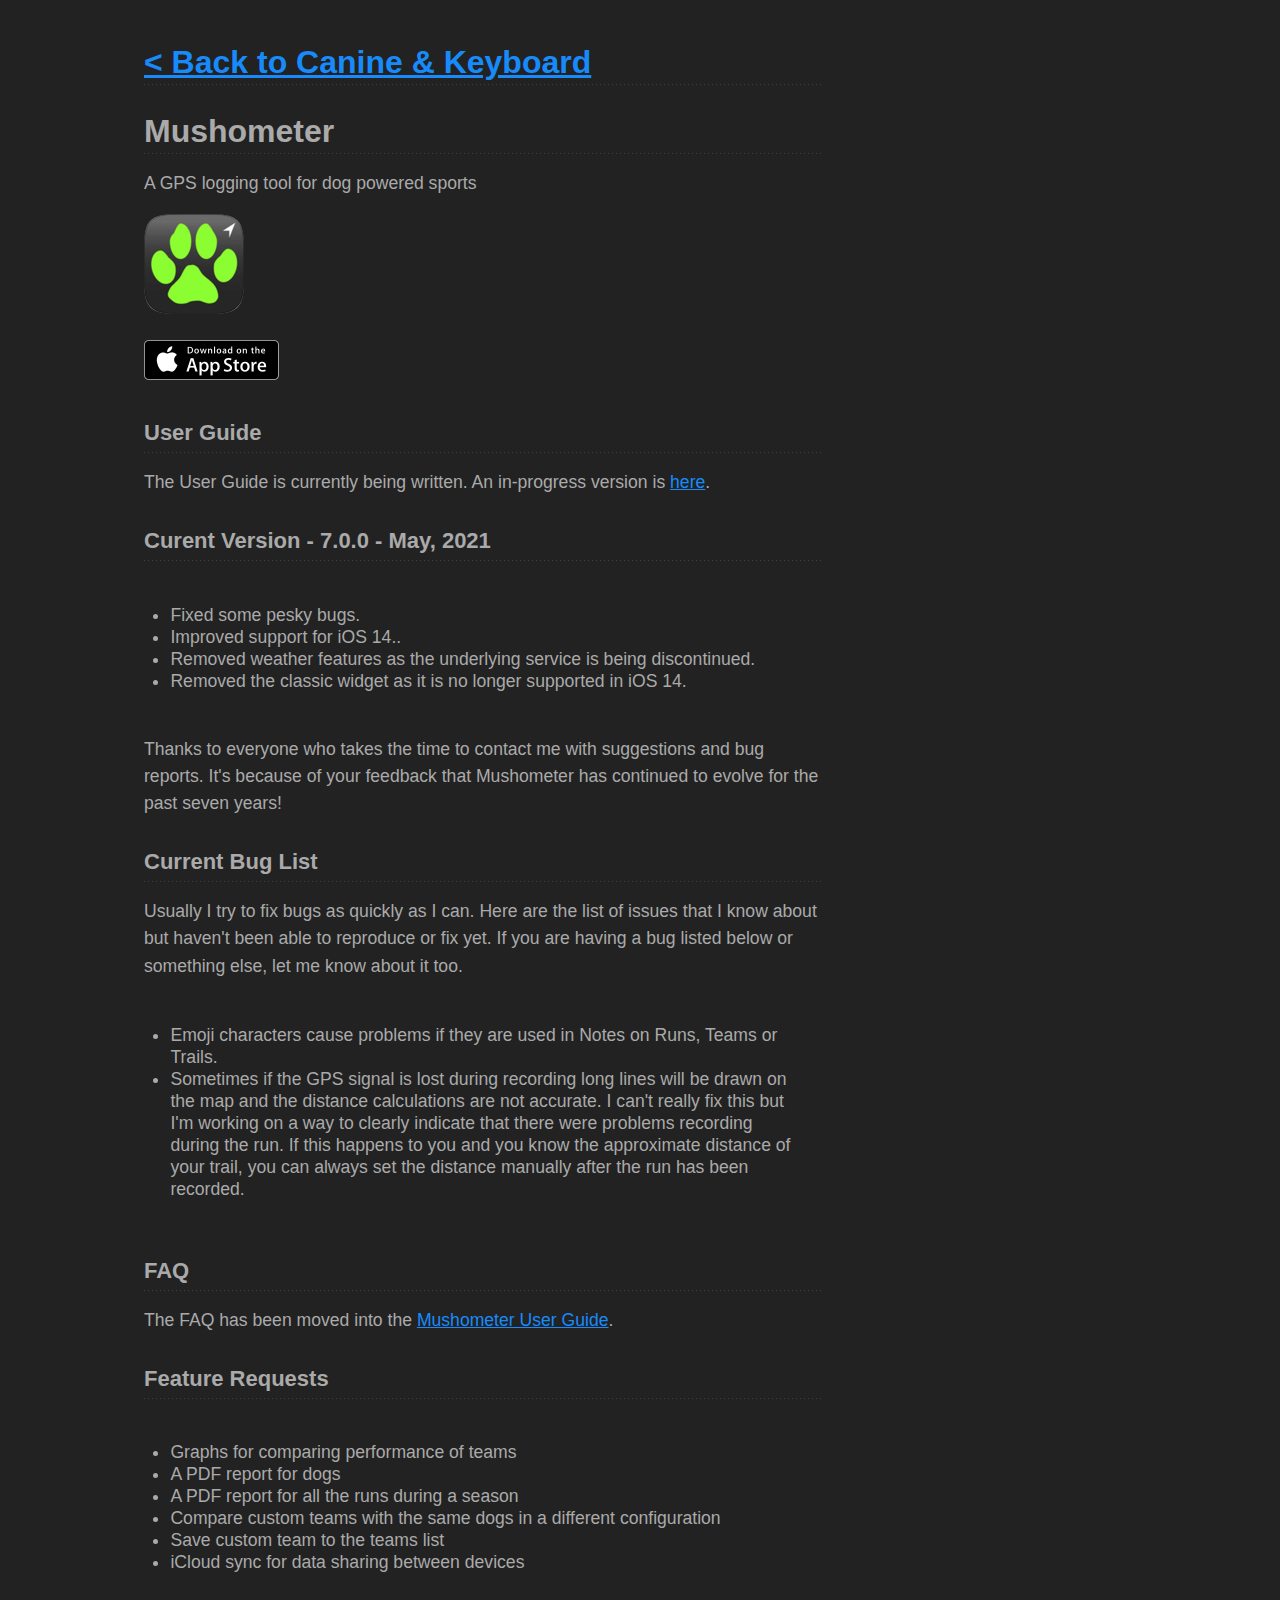
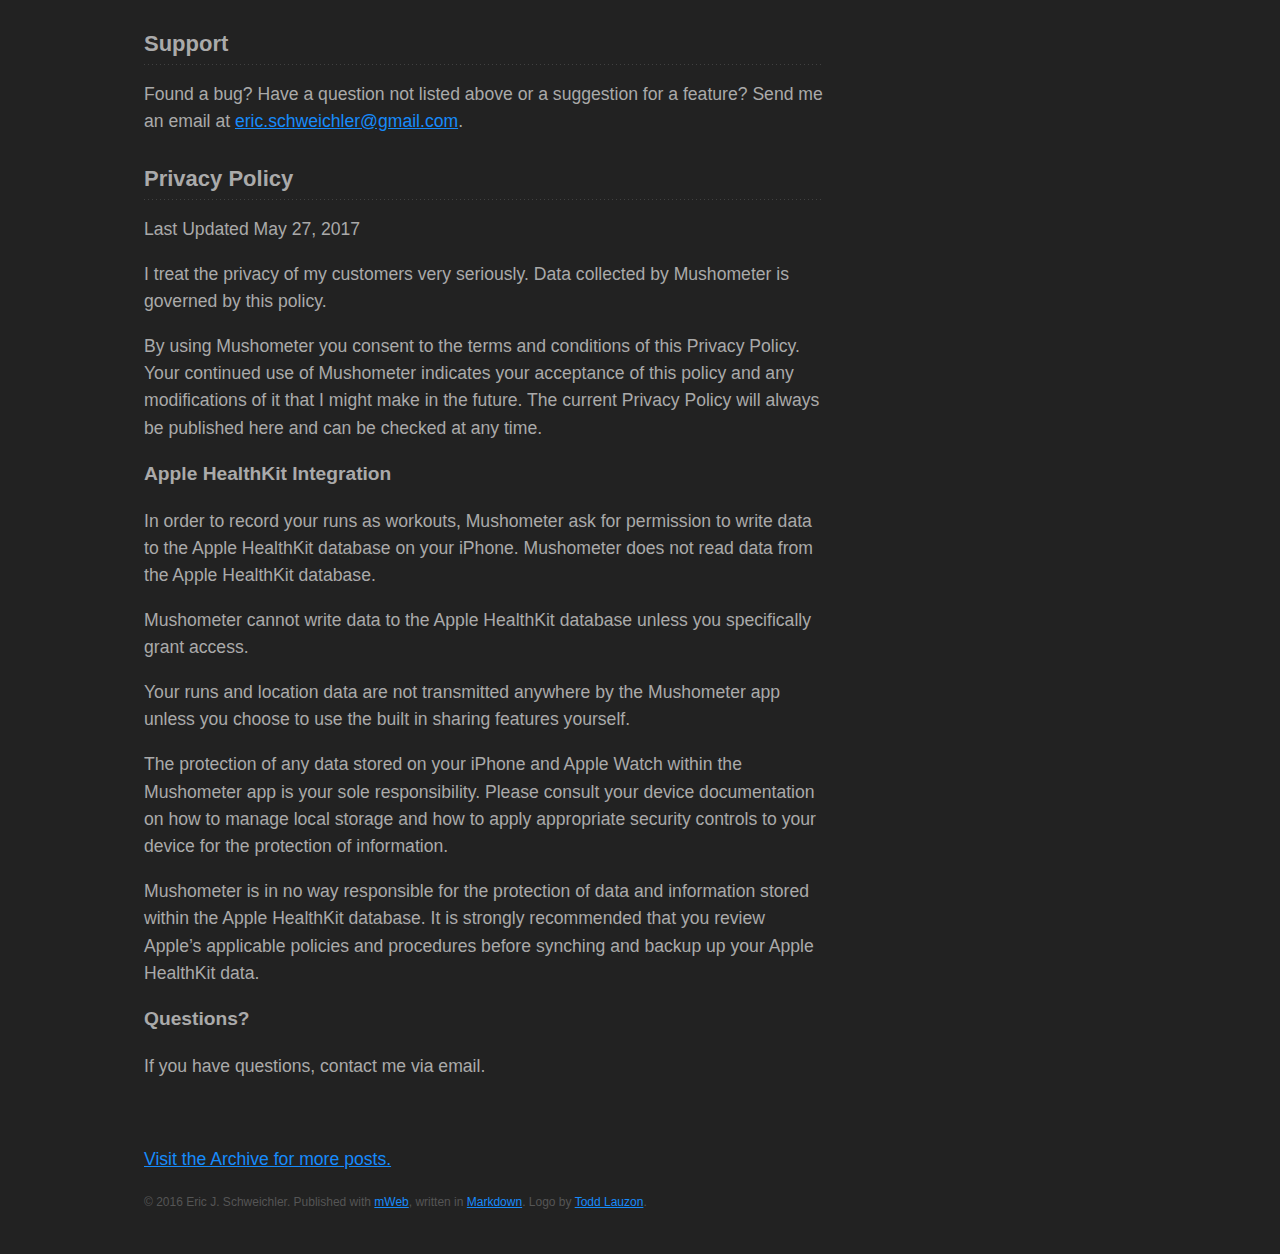
==== commit d68178c1: "clean up Mushometer pages" ====
--- a/mushometer.html
+++ b/mushometer.html
@@ -34,8 +34,6 @@
   		<link rel="stylesheet" href="styles/font-awesome.min.css">
   		<link rel="stylesheet" href="colorbox.css">
 		<script src="logo.js"></script>
-  		<script src="http://ajax.googleapis.com/ajax/libs/jquery/2.1.1/jquery.min.js"></script>
-  		<script src="/js/jquery.colorbox-min.js"></script>
   	  	<link rel="stylesheet" href="http://maxcdn.bootstrapcdn.com/font-awesome/4.3.0/css/font-awesome.min.css">
       </head>
 	<script>
@@ -58,12 +56,6 @@
     #sidebar{display:none;}
     #content{float:left;}
 </style>
-
-<script>
-    var page = document.getElementById('page');
-    var sidebar = document.getElementById('sidebar');
-    page.removeChild(sidebar);
-</script>
 
 <p>A GPS logging tool for dog powered sports  </p>
 
--- a/k9.css
+++ b/k9.css
@@ -384,6 +384,13 @@
     max-width: 690px;
     height: auto;
 }
+
+#post:after {
+	font: normal normal normal 1.0rem FontAwesome;
+	content:"\f11c";
+	margin: 0 0.5em 0 0;
+}
+
 code {
     font-family: "Courier New";
 }
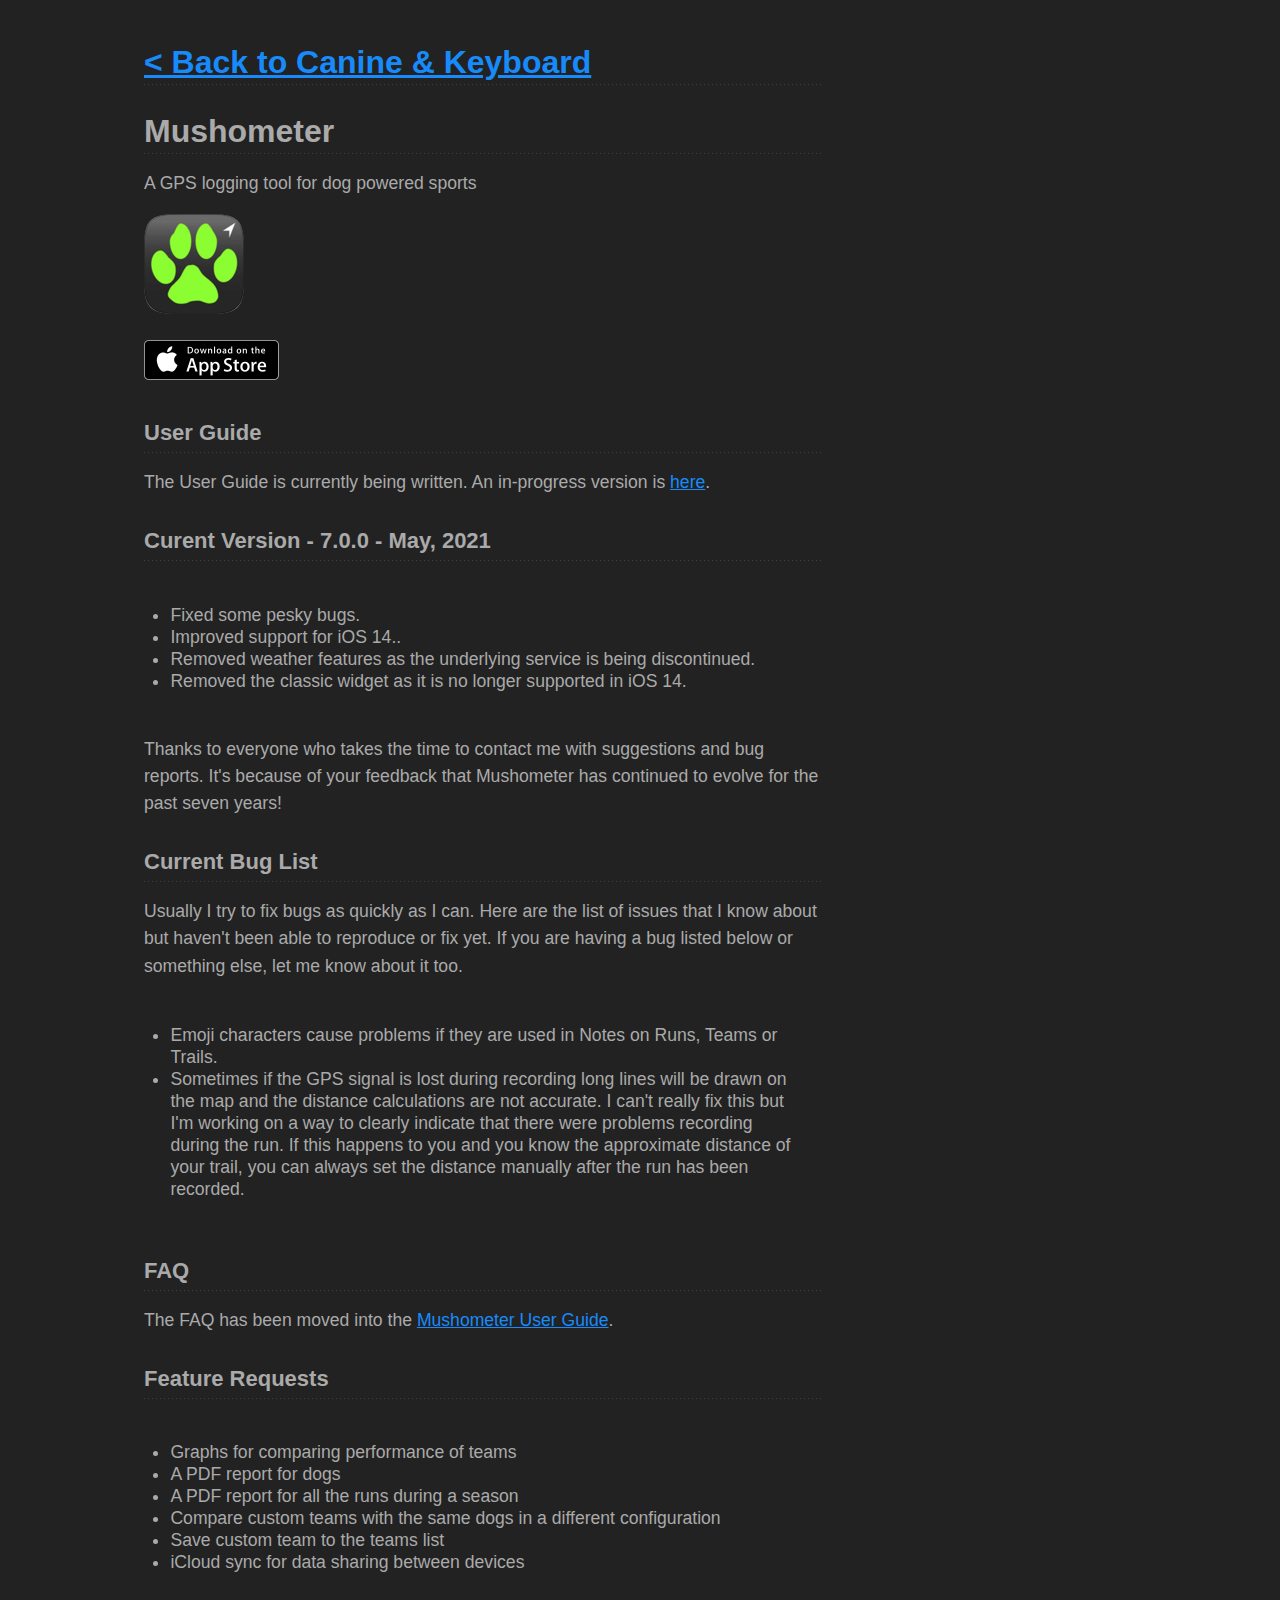
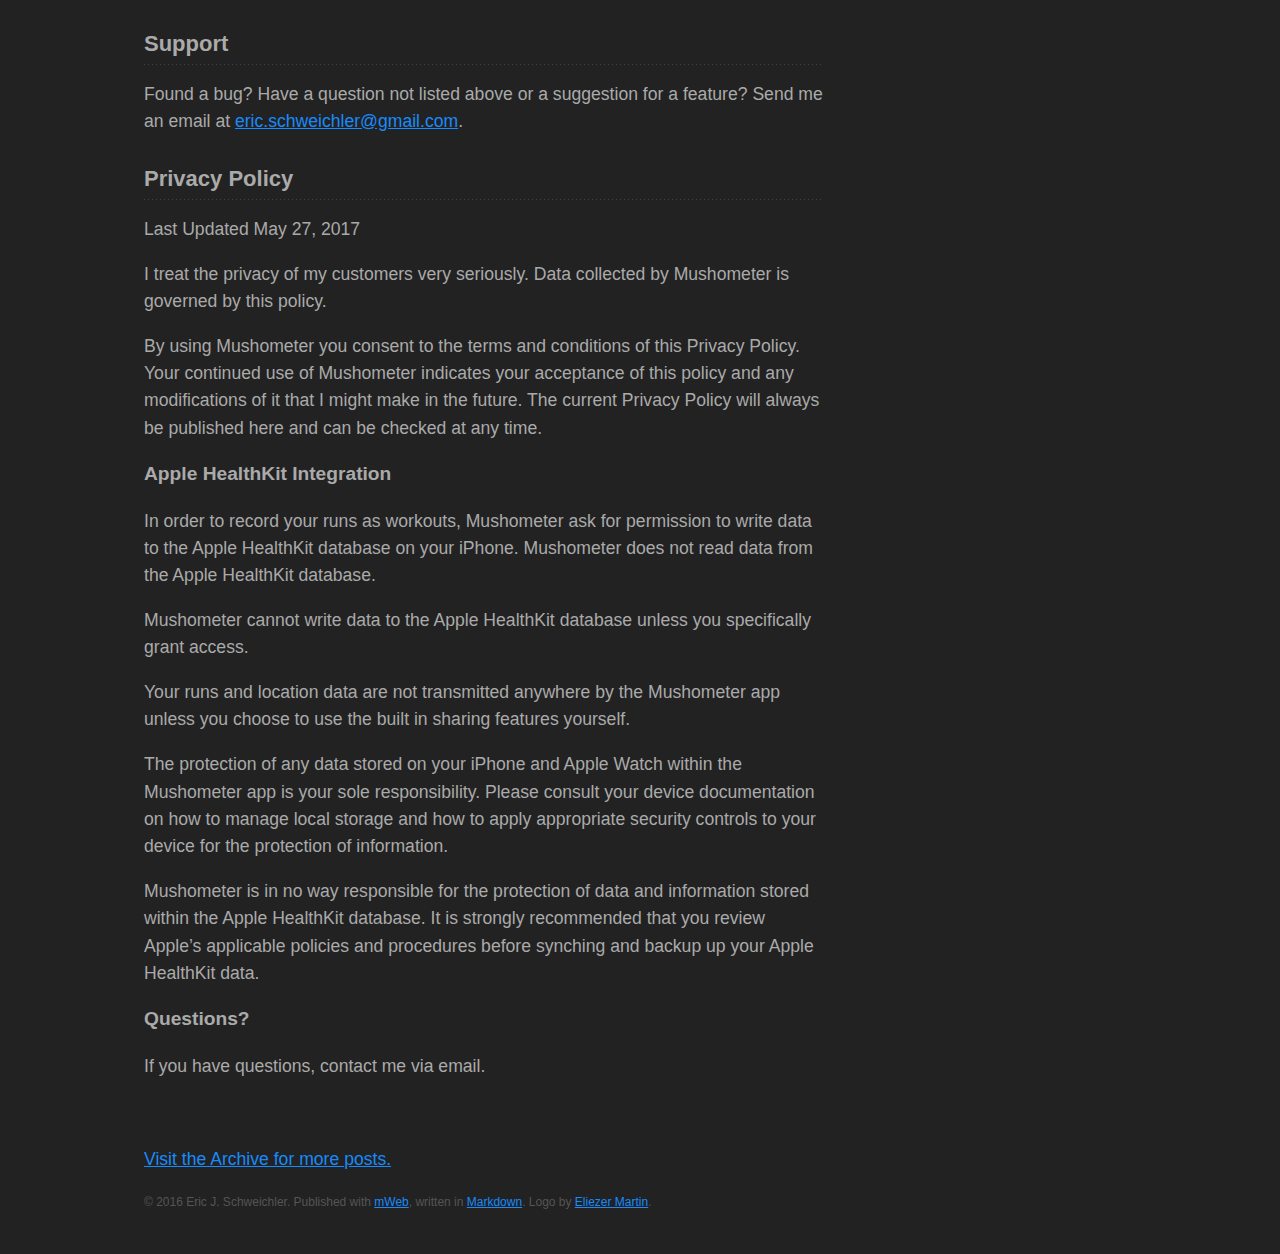
==== commit 26098784: "remove colorbox" ====
--- a/mushometer.html
+++ b/mushometer.html
@@ -36,11 +36,6 @@
 		<script src="logo.js"></script>
   	  	<link rel="stylesheet" href="http://maxcdn.bootstrapcdn.com/font-awesome/4.3.0/css/font-awesome.min.css">
       </head>
-	<script>
-			$( document ).ready(function() {
-	    		$('a.gallery').colorbox({rel:'gal'});
-			});
-		</script>
   <body>
   <div id="page"> 
   			 <div id="content">
